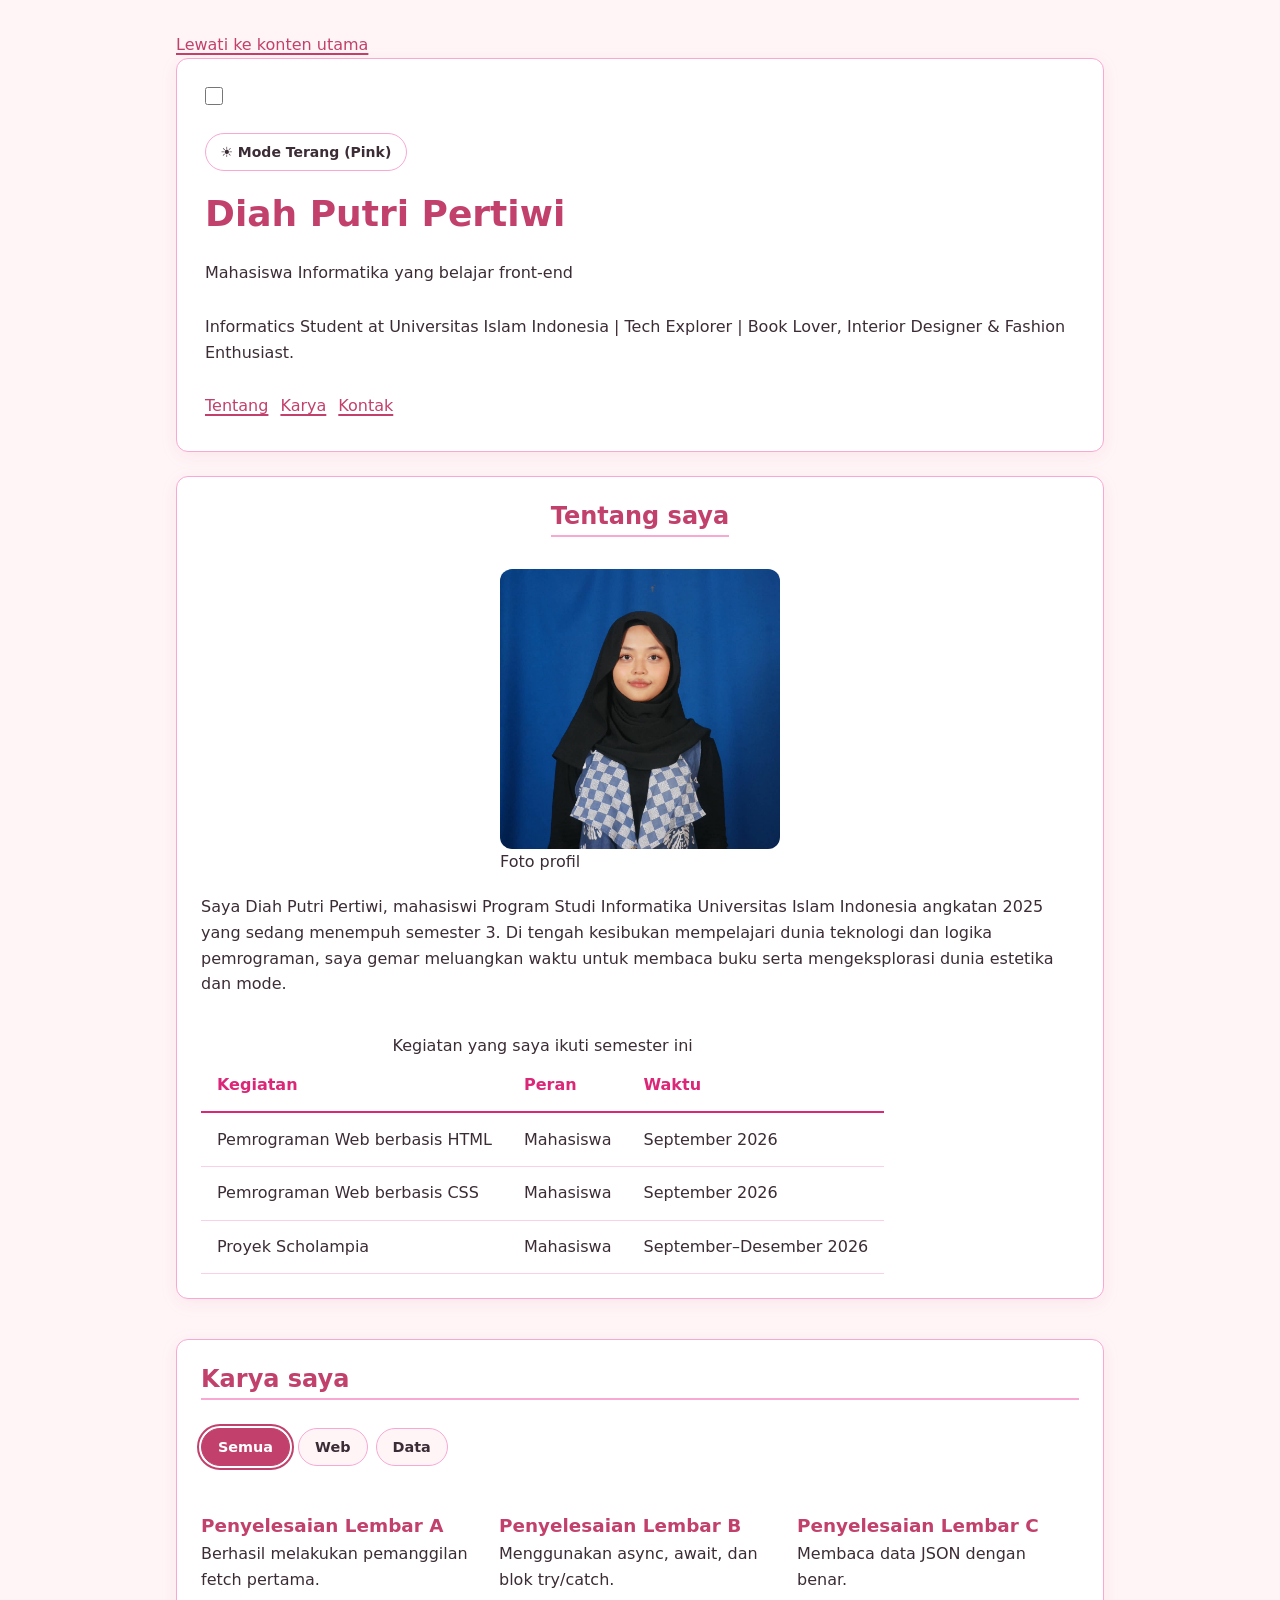
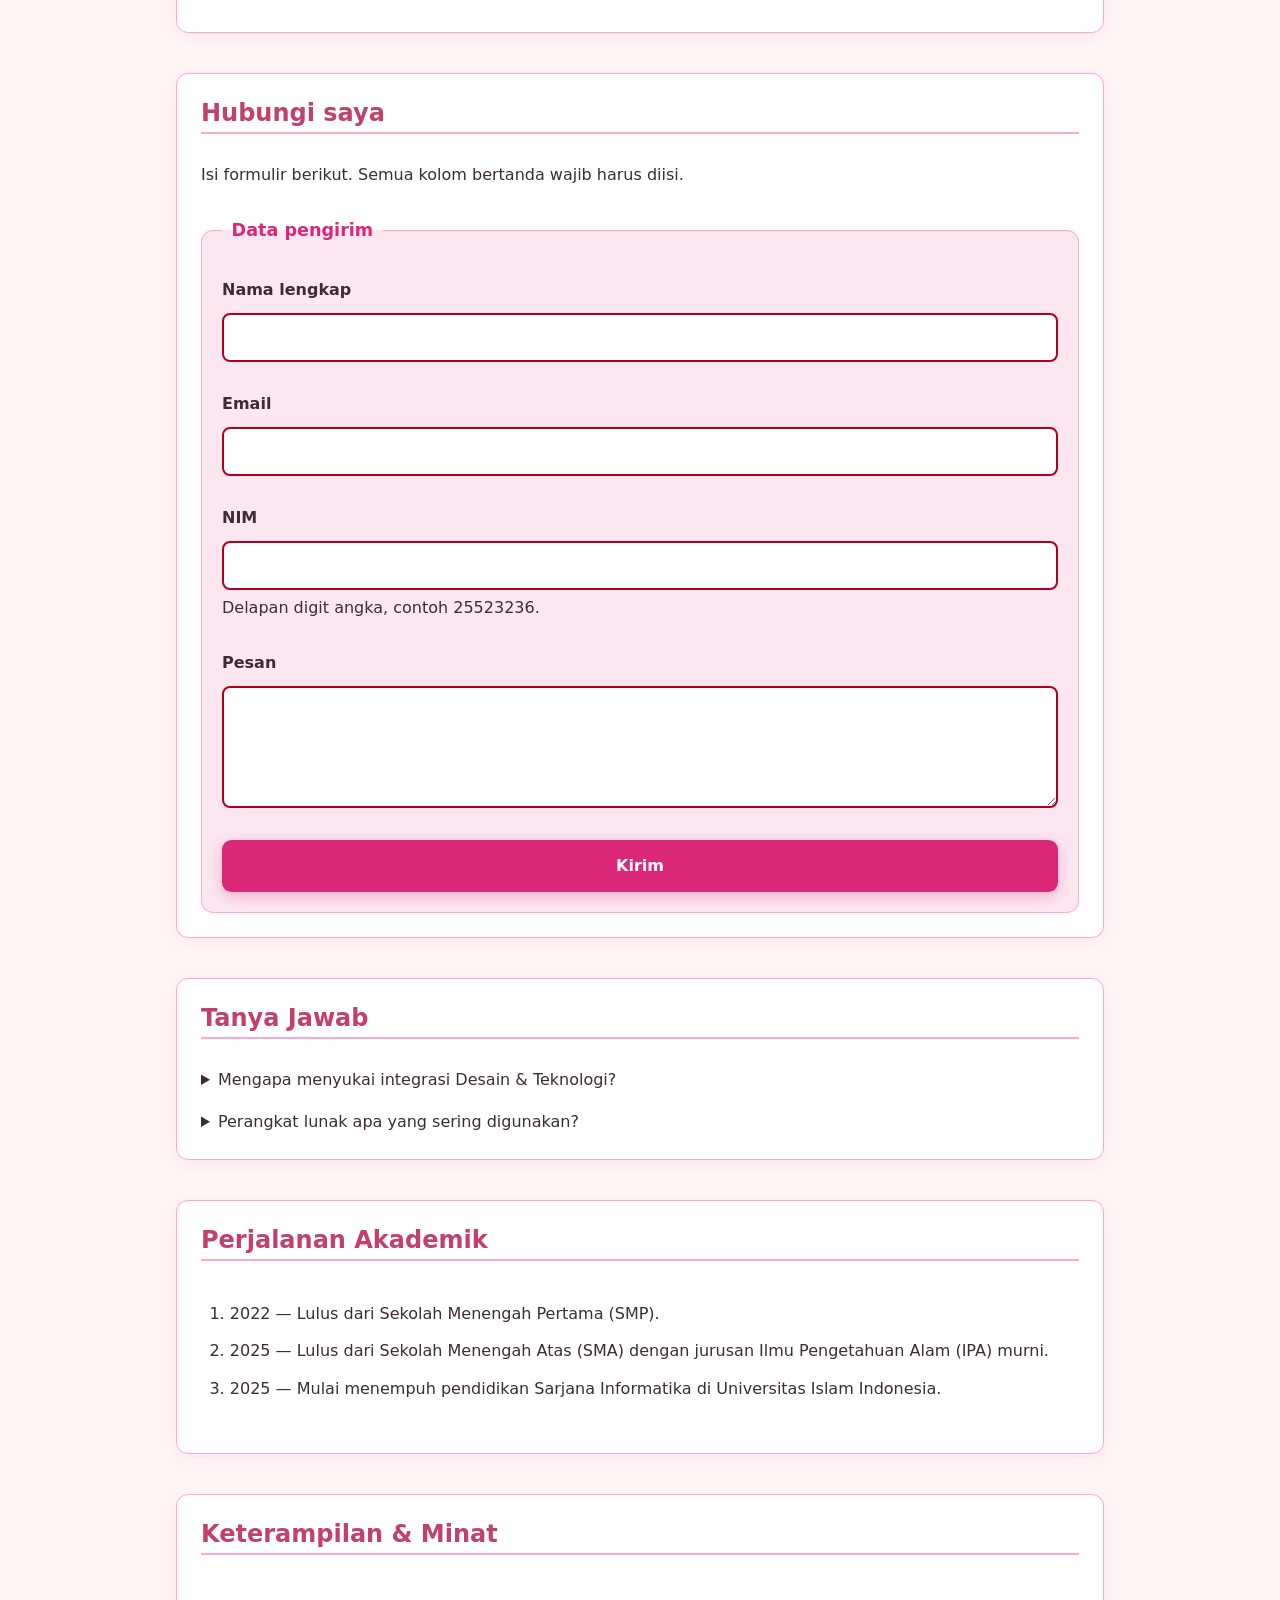
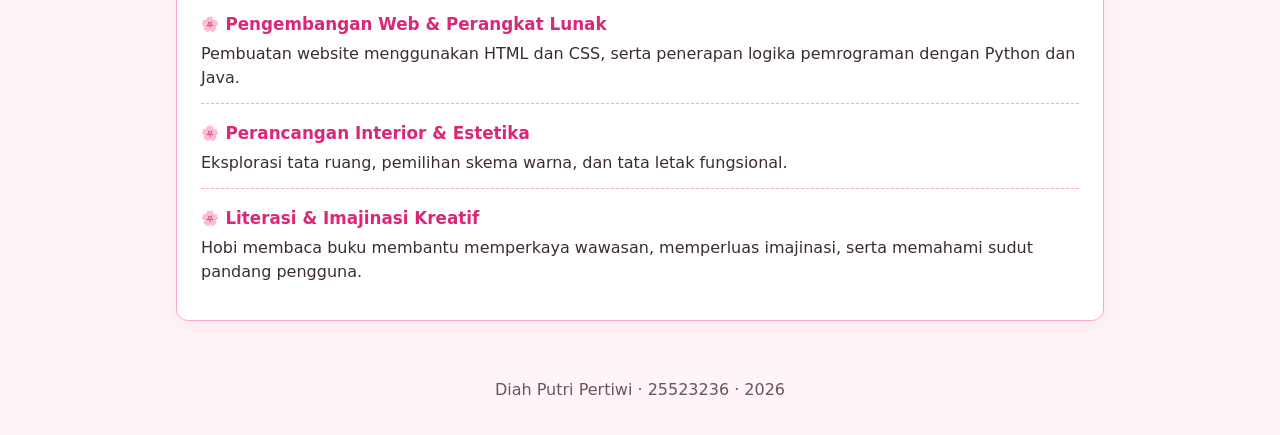
==== worksheet-p11/worksheet-p11/profil.html @ c704d127 "P11 - periksa bahan, gambar rencana" ====
<!DOCTYPE html>
<html lang="id">
<head>
  <meta charset="utf-8">
  <meta name="viewport" content="width=device-width, initial-scale=1.0">
  <meta name="color-scheme" content="light dark">

  <title>Profil Diah Putri Pertiwi — PABW 2026/2027</title>
  <meta
    name="description"
    content="Halaman profil Diah Putri Pertiwi, mahasiswa Informatika Universitas Islam Indonesia."
  >

  <link rel="stylesheet" href="css/tokens.css">
  <link rel="stylesheet" href="css/base.css">
  <link rel="stylesheet" href="css/layout.css">
  <link rel="stylesheet" href="css/komponen.css">
  <link rel="stylesheet" href="css/tema.css">
  <link rel="stylesheet" href="css/responsif.css">
</head>

<body>

  <a class="lewati" href="#utama">
    Lewati ke konten utama
  </a>

  <header class="kepala">

    <input
      type="checkbox"
      id="tema"
      class="pengalih-tema"
    >

    <label for="tema" class="tombol-tema"></label>

    <h1 id="nama-profil"></h1>
    <p id="peran-profil"></p>
    <p
      id="tagline-profil"
      class="tagline"
    ></p>

    <nav aria-label="Navigasi utama">
      <ul>
        <li>
          <a href="#tentang">Tentang</a>
        </li>
        <li>
          <a href="#karya">Karya</a>
        </li>
        <li>
          <a href="#kontak">Kontak</a>
        </li>
      </ul>
    </nav>

  </header>


  <main id="utama">
    <section id="tentang">

      <h2>Tentang saya</h2>

      <figure class="foto">

        <img
          src="media/foto-profil.jpeg"
          alt="Foto profil Diah Putri Pertiwi."
          width="480"
          height="300"
          loading="lazy"
        >

        <figcaption>
          Foto profil
        </figcaption>

      </figure>

      <p id="bio-profil"></p>


      <table>

        <caption>
          Kegiatan yang saya ikuti semester ini
        </caption>

        <thead>
          <tr>
            <th scope="col">Kegiatan</th>
            <th scope="col">Peran</th>
            <th scope="col">Waktu</th>
          </tr>
        </thead>

        <tbody id="daftar-kegiatan">

        </tbody>

      </table>

    </section>


    
    <section id="karya">
      <h2>Karya saya</h2>
      <div id="filter">
        <button data-kategori="semua" class="aktif">Semua</button>
        <button data-kategori="web">Web</button>
        <button data-kategori="data">Data</button>
      </div>
      <ul id="daftar"></ul>
      <p id="pesan-kosong" hidden>Tidak ada proyek pada kategori itu.</p>
    </section>


    <section id="kontak">

      <h2>Hubungi saya</h2>

      <p>
        Isi formulir berikut.
        Semua kolom bertanda wajib harus diisi.
      </p>

      <form novalidate>
        
        <fieldset>

          <legend>Data pengirim</legend>

          <p>
            <label for="nama">
              Nama lengkap
            </label>

            <input
              id="nama"
              name="nama"
              type="text"
              autocomplete="name"
              required
            >
          <span class="pesan-galat">Isian ini wajib diisi.</span>
          </p>


          <p>
            <label for="email">
              Email
            </label>

            <input
              id="email"
              name="email"
              type="email"
              autocomplete="email"
              required
            >
          <span class="pesan-galat">Isian ini wajib diisi dengan format email yang sah.</span>
          </p>


          <p>
            <label for="nim">
              NIM
            </label>

            <input
              id="nim"
              name="nim"
              type="text"
              inputmode="numeric"
              pattern="[0-9]{8}"
              aria-describedby="nim-bantuan"
              required
            >

            <span id="nim-bantuan">
              Delapan digit angka, contoh 25523236.
            </span>
            <span class="pesan-galat">NIM harus tepat 8 digit angka.</span>
          </p>


          <p>
            <label for="pesan">
              Pesan
            </label>

            <textarea
              id="pesan"
              name="pesan"
              rows="4"
              required
            ></textarea>
            <span class="pesan-galat">Isian ini wajib diisi.</span>
          </p>


          <button type="submit">
            Kirim
          </button>

        </fieldset>

      </form>

    </section>

    <section id="tanya-jawab">

      <h2>Tanya Jawab</h2>

      <details>

        <summary>
          Mengapa menyukai integrasi Desain & Teknologi?
        </summary>

        <p>
          Karena perpaduan logika pemrograman dan estetika
          desain antarmuka menciptakan pengalaman pengguna
          yang tidak hanya fungsional tetapi juga nyaman dipandang.
        </p>

      </details>


      <details>

        <summary>
          Perangkat lunak apa yang sering digunakan?
        </summary>

        <p>
          VS Code, Chrome DevTools, Figma untuk desain antarmuka,
          serta tools perancangan tata ruang 3D.
        </p>

      </details>

    </section>

    <section id="perjalanan">

      <h2>Perjalanan Akademik</h2>

      <ol
        id="lini-masa"
        class="lini"
      >

      </ol>

    </section>

    <section id="keterampilan">

      <h2>Keterampilan & Minat</h2>

      <dl
        id="daftar-keterampilan"
        class="keterampilan"
      >

      </dl>

    </section>

  </main>


  <footer class="kaki">

    <p>
      Diah Putri Pertiwi · 25523236 ·
      <time datetime="2026">2026</time>
    </p>

  </footer>
  <script type="module" src="js/app.js"></script>
  <script type="module" src="js/dom.js"></script>

</body>
</html>
---- worksheet-p11/worksheet-p11/css/tokens.css ----
:root {
  --clr-sakura-primary: #C2416C;
  --clr-sakura-light: #FFF5F7;
  --clr-sakura-accent: #FCE7F0;
  --clr-sakura-border: #F9A8D4;
  --clr-neutral-900: #0F172A;
  --clr-neutral-800: #1E293B;
  --clr-pink-400: #F472B6;
  --clr-white: #FFFFFF;
  --clr-text-main: #3B2C35;
  --clr-text-sub: #6B5361;
  --clr-danger: #B00020;

  --font-utama: system-ui, -apple-system, BlinkMacSystemFont, "Segoe UI", Roboto, sans-serif;
  --fs-sm: 0.875rem;
  --fs-base: 1rem;
  --fs-lg: 1.5rem;
  --fs-xl: 2.25rem;

  --radius-std: 0.75rem;
  --radius-full: 9999px;
  --shadow-soft: 0 4px 18px rgba(194, 65, 108, 0.08);

  --bg-halaman: var(--clr-sakura-light);
  --bg-kartu: var(--clr-white);
  --bg-aksen: var(--clr-sakura-accent);
  --teks-utama: var(--clr-text-main);
  --teks-sekunder: var(--clr-text-sub);
  --teks-judul: var(--clr-sakura-primary);
  --teks-pautan: var(--clr-sakura-primary);
  --bingkai: var(--clr-sakura-border);
  --fokus-ring: var(--clr-sakura-primary);
  --warna-bahaya: var(--clr-danger);

  --space-4: 1rem;
}
---- worksheet-p11/worksheet-p11/css/base.css ----
*, *::before, *::after {
  box-sizing: border-box;
  margin: 0;
  padding: 0;
}

body {
  font-family: var(--font-utama);
  font-size: var(--fs-base);
  line-height: 1.6;
  background-color: var(--bg-halaman);
  color: var(--teks-utama);
  padding: 2rem 1rem;
  transition: background-color 0.3s ease, color 0.3s ease;
}

h1, h2, h3 {
  color: var(--teks-judul);
  line-height: 1.25;
  font-weight: 700;
}

h1 { font-size: var(--fs-xl); margin-bottom: 0.5rem; }
h2 { font-size: var(--fs-lg); margin-bottom: 0.75rem; border-bottom: 2px solid var(--bingkai); padding-bottom: 0.25rem; }
h3 { font-size: 1.15rem; margin-bottom: 0.25rem; }

p { margin-bottom: 0.75rem; }
p:last-child { margin-bottom: 0; }

a {
  color: var(--teks-pautan);
  text-decoration-thickness: 2px;
  text-underline-offset: 3px;
  transition: color 0.2s ease, opacity 0.2s ease;
}
a:hover { opacity: 0.8; }

:focus-visible {
  outline: 3px solid var(--fokus-ring);
  outline-offset: 3px;
  border-radius: 0.25rem;
}

img, picture {
  max-width: 100%;
  height: auto;
  display: block;
}

input, textarea, button { font: inherit; color: inherit; }

ul, ol { padding-left: 1.5rem; margin-bottom: 1rem; }
li { margin-bottom: 0.25rem; }
---- worksheet-p11/worksheet-p11/css/layout.css ----
body {
  max-width: 60rem;
  margin-inline: auto;
  display: grid;
  grid-template-rows: auto 1fr auto; 
}
.kepala, section {
  background-color: var(--bg-kartu);
  padding: 1.5rem;
  border-radius: var(--radius-std);
  border: 1px solid var(--bingkai);
  box-shadow: var(--shadow-soft);
  display: flex;
  flex-direction: column;
  gap: 1rem;
  margin-bottom: 1.5rem;
}

.kepala {
  padding: 1.75rem;
}

.kepala nav ul {
  display: flex;
  flex-wrap: wrap;
  gap: 0.75rem;
  align-items: center;
  list-style: none;
  padding: 0;
  margin: 0;
}

#tentang {
  align-items: center;
  gap: 1.25rem;
}

#tentang .foto {
  width: 100%;
  max-width: 280px;
  margin: 0 auto;
}

#tentang p {
  width: 100%;
  margin: 0;
  text-align: left;
}

.foto img {
  width: 100%;
  aspect-ratio: 1 / 1;
  object-fit: cover;
  border-radius: var(--radius-std);
}
form fieldset {
  display: flex;
  flex-direction: column;
  gap: 1rem;
  padding: 1.25rem;
  border: 1px solid var(--bingkai);
  border-radius: var(--radius-std);
  background-color: var(--bg-aksen);
}

form p {
  display: flex;
  flex-direction: column;
  gap: 0.35rem;
  margin: 0;
}

.kaki {
  margin-top: 2rem;
  text-align: center;
  font-size: var(--fs-sm);
  color: var(--teks-sekunder);
}
---- worksheet-p11/worksheet-p11/css/komponen.css ----
input:focus-visible, textarea:focus-visible, button:focus-visible {
  outline: 2px solid var(--fokus-ring);
  outline-offset: 2px;
}

input:user-invalid, textarea:user-invalid {
  border: 2px solid var(--warna-bahaya);
}

.pesan-galat {
  display: none;
  color: var(--warna-bahaya);
  font-size: var(--fs-sm);
  margin-top: 0.25rem;
}

p:has(input:user-invalid) .pesan-galat {
  display: block;
}

#karya ul, .karya ul { 
  display: grid;
  gap: 1rem;                           
  list-style: none;                    
  padding-left: 0;
  margin-top: 1rem;
}

#karya li, .karya li { 
  display: flex;
  flex-direction: column;
  justify-content: space-between;    
  padding: 1.25rem;
  border: 1px solid var(--bingkai);
  border-radius: var(--radius-std);
  background-color: var(--bg-aksen);
  margin-bottom: 0;                    
  line-height: 1.5;
}

#lini-masa ol, .lini { padding-left: 1.8rem; margin-top: 0.75rem; }
#lini-masa li, .lini li { margin-bottom: 0.75rem; line-height: 1.6; }

table, .tabel-kegiatan {
  width: 100%;
  border-collapse: collapse;
  margin-top: 1rem;
}

th, td {
  padding: 0.85rem 1rem;
  text-align: left;
  vertical-align: middle;
}

thead th, thead td, table > tr:first-child th {
  color: #db2777;
  font-weight: 700;
  border-bottom: 2px solid #db2777;
}

tbody tr th, tbody tr td, 
table > tr:not(:first-child) th, table > tr:not(:first-child) td {
  color: var(--teks-utama);
  font-weight: 400;
  border-bottom: 1px solid #fbcfe8;
}

dl { margin-top: 0.75rem; }
dt {
  font-weight: 700;
  color: #db2777;
  font-size: 1.05rem;
  margin-top: 1rem;
  display: flex;
  align-items: center;
  gap: 0.4rem;
}
dt::before { content: "🌸"; font-size: 0.9rem; }

dd {
  margin-left: 0;
  margin-top: 0.25rem;
  padding-bottom: 0.8rem;
  border-bottom: 1px dashed #f9a8d4;
  color: var(--teks-utama);
  line-height: 1.5;
}
dd:last-of-type { border-bottom: none; }

fieldset {
  border: 2px solid #f9a8d4;
  border-radius: 0.8rem;
  padding: 1.25rem;
  background-color: #fff5f7;
}

legend { font-weight: 700; color: #db2777; padding: 0 0.6rem; font-size: 1.1rem; }
label { display: block; font-weight: 600; color: var(--teks-utama); margin: 0.8rem 0 0.3rem; }

input[type="text"], input[type="email"], textarea {
  background-color: #ffffff;
  color: #2d1a24;
  border: 1.5px solid #f9a8d4;
  border-radius: 0.5rem;
  padding: 0.65rem 0.85rem;
  width: 100%;
  box-sizing: border-box;
  font-size: 0.95rem;
}

input:focus, textarea:focus {
  outline: none;
  border-color: #db2777;
  box-shadow: 0 0 0 3px rgba(219, 39, 119, 0.15);
}

:root:has(#tema:checked) thead th,
:root:has(#tema:checked) table > tr:first-child th {
  color: #f472b6 !important;
  border-bottom-color: #f472b6 !important;
}

:root:has(#tema:checked) tbody tr th,
:root:has(#tema:checked) tbody tr td,
:root:has(#tema:checked) table > tr:not(:first-child) th,
:root:has(#tema:checked) table > tr:not(:first-child) td {
  color: #f1f5f9 !important;
  border-bottom: 1px solid #334155 !important;
}

:root:has(#tema:checked) tbody tr *,
:root:has(#tema:checked) table > tr:not(:first-child) * {
  color: inherit !important;
  font-weight: inherit !important;
}

:root:has(#tema:checked) fieldset { background-color: #1e293b; border-color: #334155; }
:root:has(#tema:checked) legend, :root:has(#tema:checked) dt { color: #f472b6; }
:root:has(#tema:checked) label { color: #f1f5f9; }
:root:has(#tema:checked) dd { border-bottom-color: #334155; color: #cbd5e1; }

#karya li, .karya li {
  min-width: 0;                
  overflow-wrap: anywhere;     
}

h1, h2, h3, p, a, dt, dd {
  overflow-wrap: anywhere;
}


#filter {
  display: flex;
  gap: 0.5rem;
  margin-bottom: 1rem;
}

#filter button {
  background-color: var(--bg-halaman);
  color: var(--teks-utama);
  border: 1px solid var(--bingkai);
  padding: 0.4rem 1rem;
  border-radius: 2rem;
  font-size: 0.9rem;
  font-weight: 600;
  cursor: pointer;
  transition: all 0.2s ease;
}

#filter button:hover {
  background-color: var(--bg-aksen);
}

#filter button.aktif {
  background-color: var(--clr-sakura-primary);
  color: white;
  border-color: var(--clr-sakura-primary);
  outline: 2px solid var(--clr-sakura-primary);
  outline-offset: 2px;
}
input[aria-invalid="true"], textarea[aria-invalid="true"] {
  border: 2px solid var(--warna-bahaya) !important;
}
input:-webkit-autofill,
textarea:-webkit-autofill {
  -webkit-box-shadow: 0 0 0 1000px #ffffff inset !important;
  -webkit-text-fill-color: var(--teks-utama) !important;
}
---- worksheet-p11/worksheet-p11/css/tema.css ----
:root:has(#tema:checked) {
  --bg-halaman: #0F172A;
  --bg-kartu: #1E293B;
  --teks-utama: #F1F5F9;
  --teks-judul: #F472B6;
  --teks-pautan: #F472B6;
  --bingkai: #334155;
  --bg-aksen: #334155;
}
.pengalih-tema {
  width: 18px;
  height: 18px;
  cursor: pointer;
  accent-color: #DB2777;
}

.saklar-pojok, .tombol-tema, .label-saklar {
  display: inline-flex !important;
  align-items: center;
  width: fit-content !important;
  max-width: max-content !important;
  white-space: nowrap;
}

.tombol-tema {
  gap: 0.5rem;
  padding: 0.4rem 0.9rem;
  border: 1.5px solid var(--bingkai);
  border-radius: 2rem;
  background-color: var(--bg-kartu);
  color: var(--teks-utama);
  font-size: 0.875rem;
  font-weight: 600;
  cursor: pointer;
  user-select: none;
  transition: all 0.2s ease-in-out;
}

.tombol-tema::after { content: "☀️ Mode Terang (Pink)"; }

:root:has(#tema:checked) .tombol-tema {
  background-color: #334155;
  border-color: #F472B6;
  color: #FFFFFF;
}
:root:has(#tema:checked) .tombol-tema::after { content: "🌙 Mode Gelap (Dongker)"; }

:root:has(#tema:checked) .foto img {
  filter: brightness(0.85) contrast(1.05);
}

:root:has(#tema:checked) input[type="text"],
:root:has(#tema:checked) input[type="email"],
:root:has(#tema:checked) textarea {
  background-color: #0f172a !important;
  color: #f1f5f9 !important;
  border-color: #334155 !important;
}

:root:has(#tema:checked) input:focus,
:root:has(#tema:checked) textarea:focus {
  border-color: #f472b6 !important;
  box-shadow: 0 0 0 3px rgba(244, 114, 182, 0.25) !important;
}

button[type="submit"], input[type="submit"], .tombol-kirim {
  background-color: #db2777 !important;
  color: #ffffff !important;
  font-weight: 700 !important;
  font-size: 1rem;
  padding: 0.85rem 1.5rem;
  border: none !important;
  border-radius: 0.6rem;
  cursor: pointer;
  width: 100%;
  margin-top: 1rem;
  transition: all 0.2s ease-in-out;
  box-shadow: 0 4px 14px rgba(219, 39, 119, 0.3);
}

button[type="submit"]:hover, input[type="submit"]:hover, .tombol-kirim:hover {
  background-color: #be185d !important;
  transform: translateY(-2px);
  box-shadow: 0 6px 18px rgba(219, 39, 119, 0.4);
}

button[type="submit"]:active, input[type="submit"]:active, .tombol-kirim:active {
  transform: translateY(0);
}

:root:has(#tema:checked) button[type="submit"],
:root:has(#tema:checked) input[type="submit"],
:root:has(#tema:checked) .tombol-kirim {
  background-color: #f472b6 !important;
  color: #0f172a !important;
  box-shadow: 0 4px 14px rgba(244, 114, 182, 0.25);
}

:root:has(#tema:checked) button[type="submit"]:hover,
:root:has(#tema:checked) input[type="submit"]:hover,
:root:has(#tema:checked) .tombol-kirim:hover {
  background-color: #f687b3 !important;
  box-shadow: 0 6px 18px rgba(244, 114, 182, 0.4);
}
---- worksheet-p11/worksheet-p11/css/responsif.css ----
main {
    display: grid;
    grid-template-columns:1fr;
    gap:var(--space-4, 1.5rem);
}

.grid, #karya ul, .karya ul {
  display: grid;
  grid-template-columns: 1fr;
  gap: var(--space-4, 1.5rem);
}

img { 
  max-width: 100%; 
  height: auto; 
}

table { 
  display: block;
  width: 100%;
  overflow-x: auto;
  white-space: nowrap;
}
p { 
  font-size: 1rem; 
  line-height: 1.6; 
}

@media (min-width: 48rem) {
  .grid, #karya ul, .karya ul { 
    grid-template-columns: repeat(2, 1fr); 
  }
}

@media (min-width: 60rem) {
  .grid, #karya ul, .karya ul { 
    grid-template-columns: repeat(3, 1fr); 
  }
}
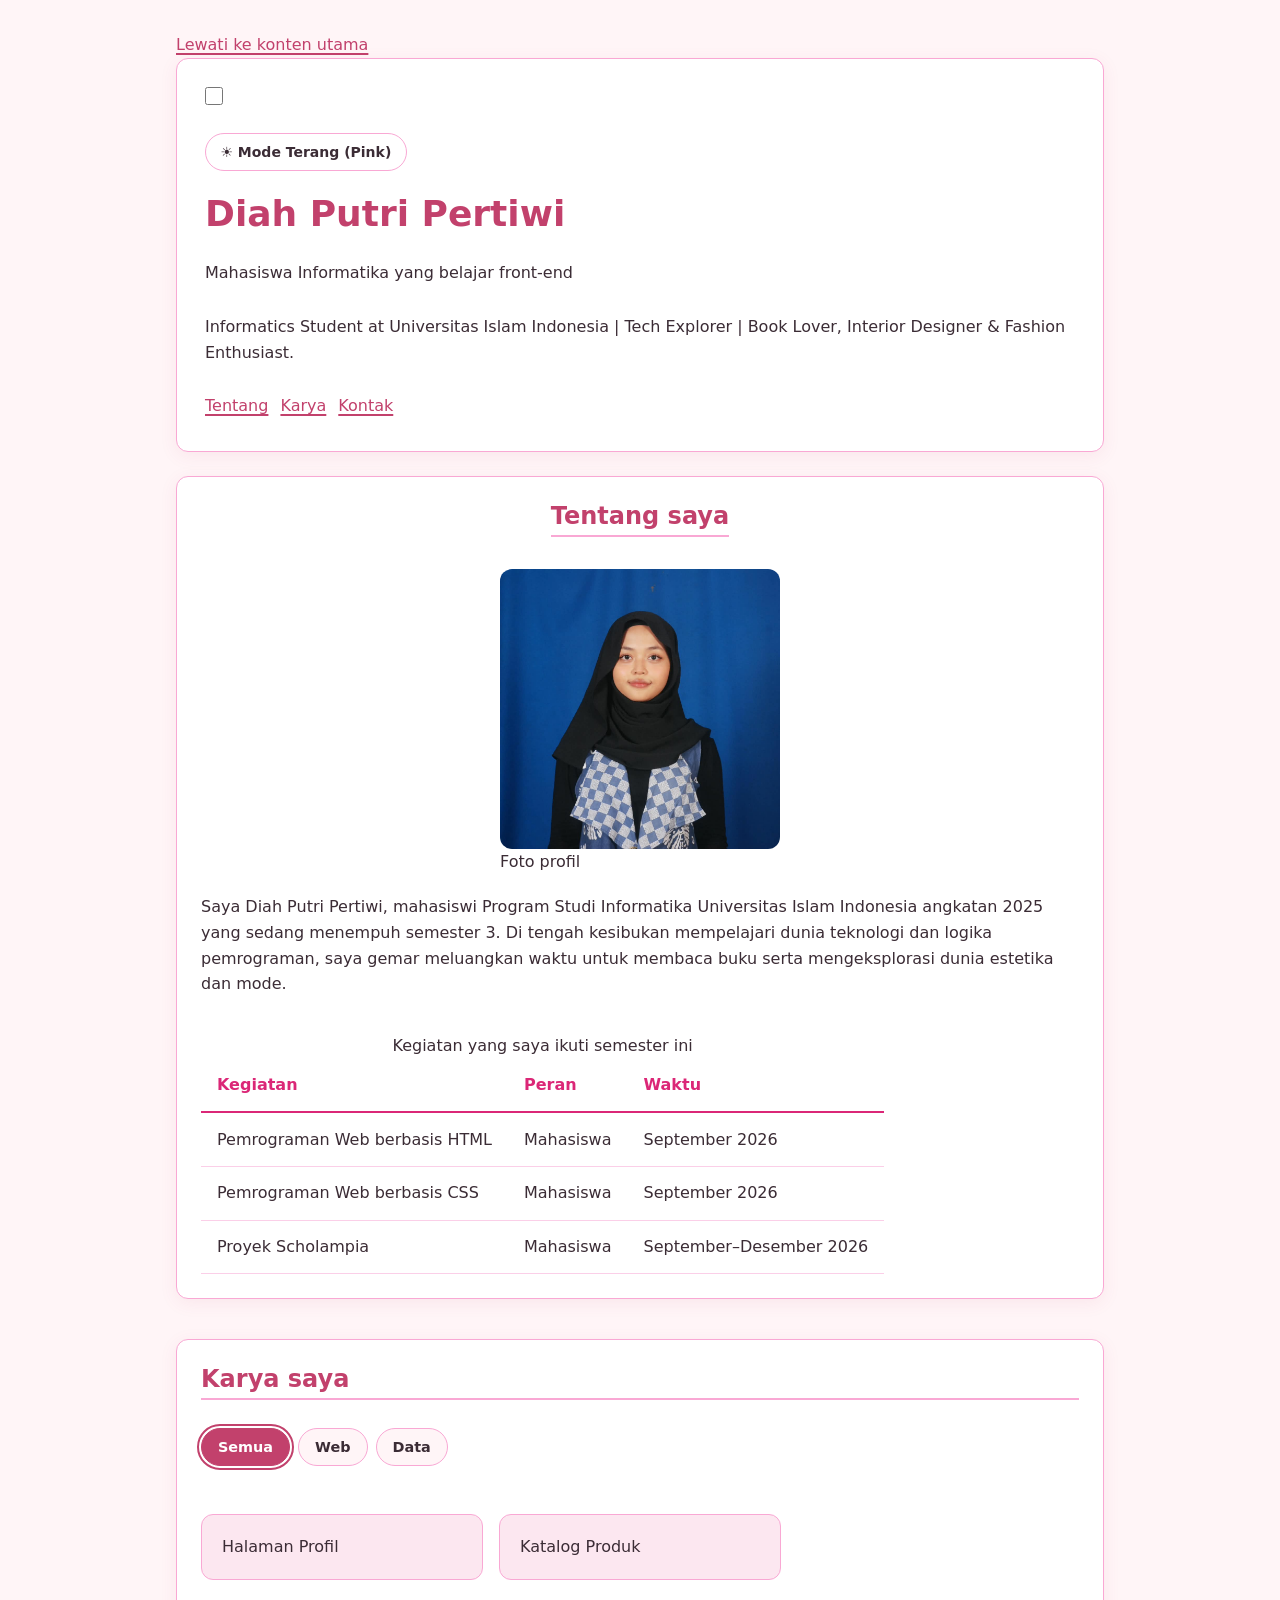
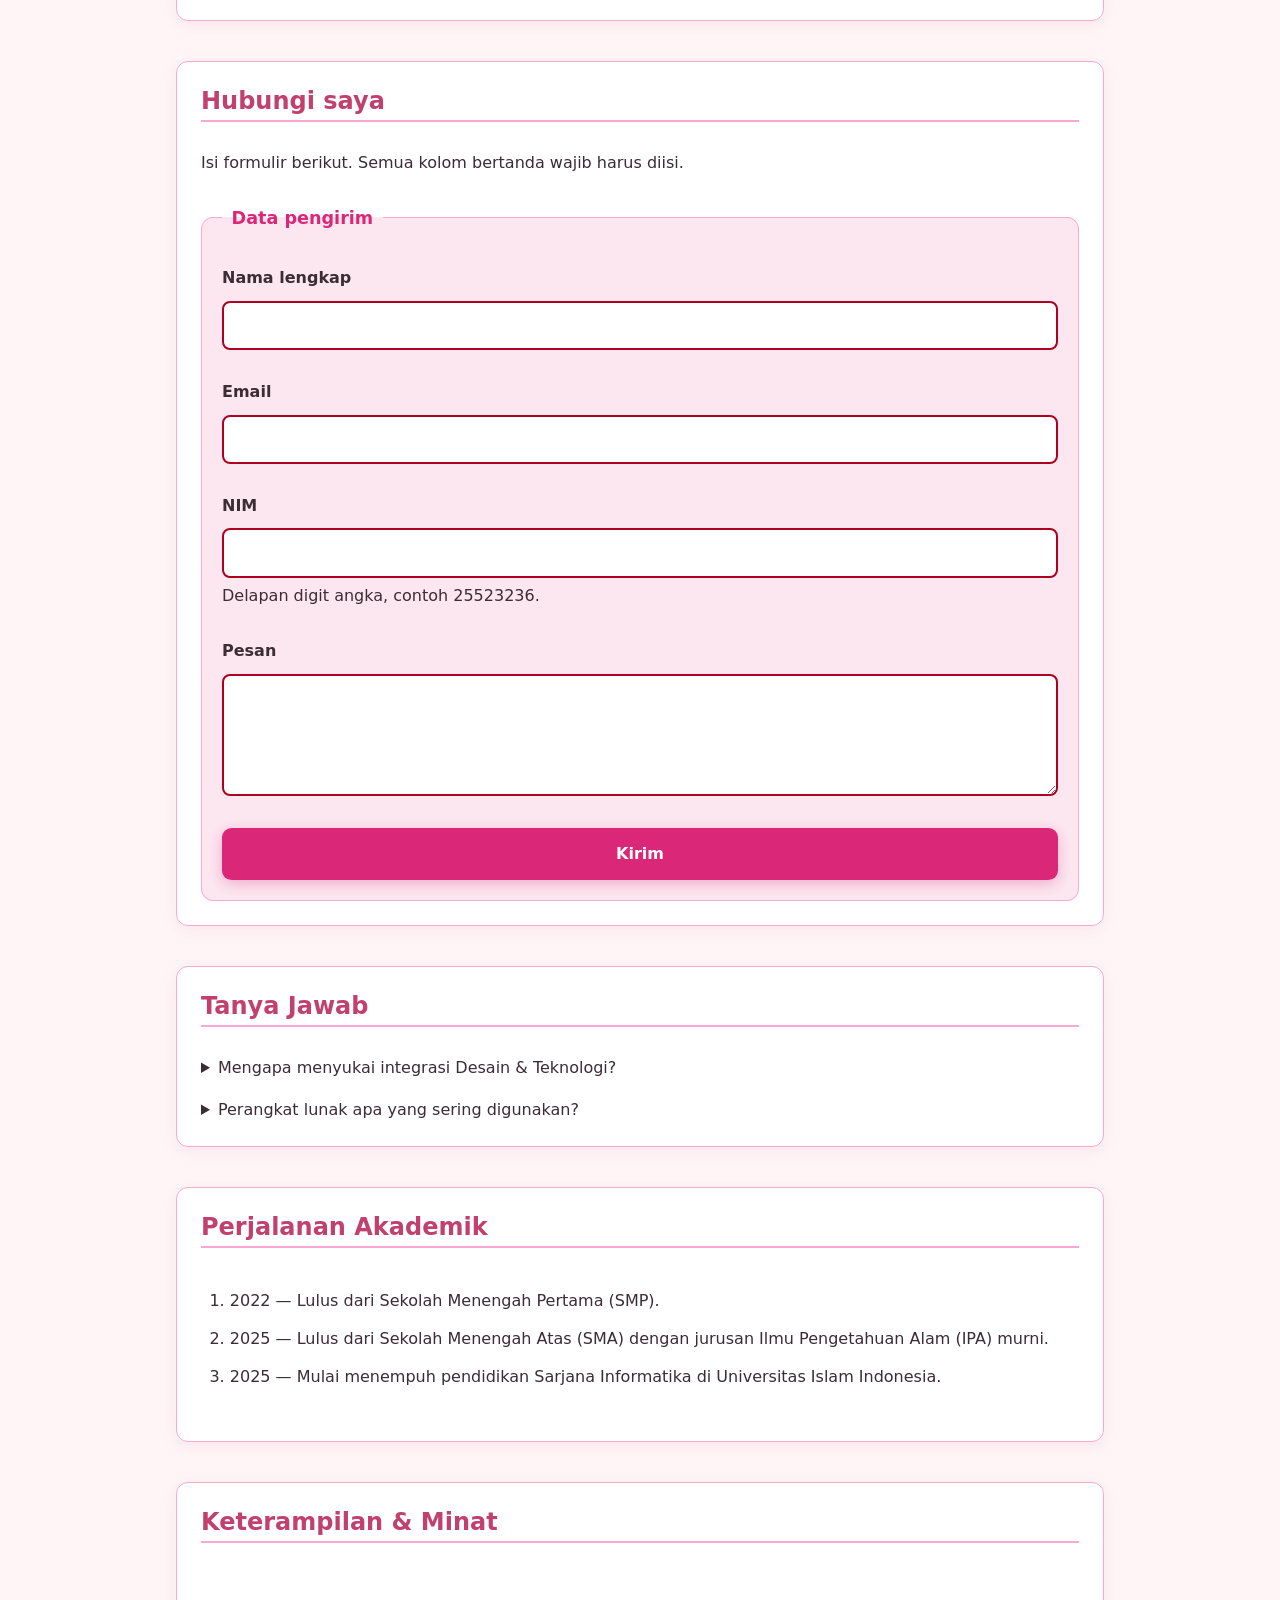
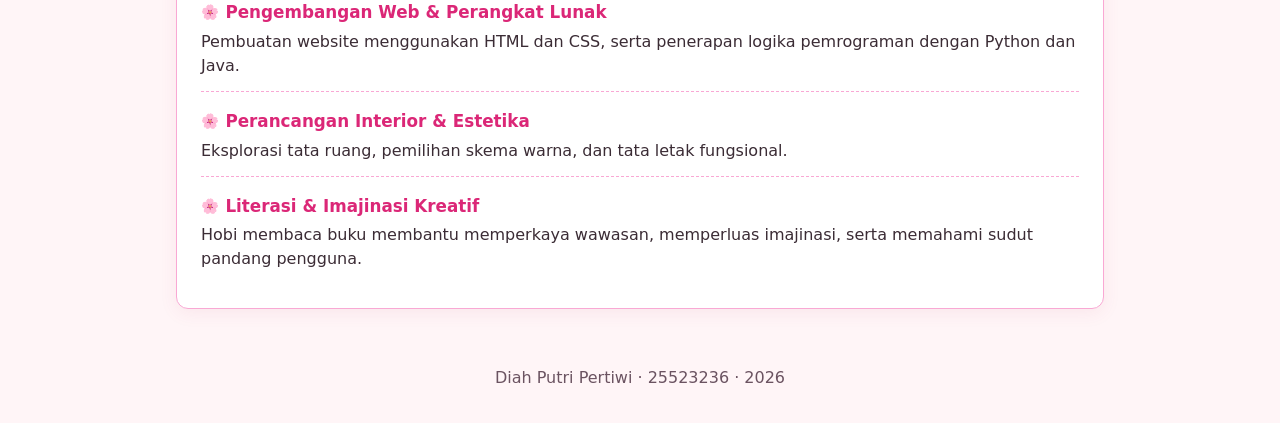
==== commit 08eba1fb: "P11 - lima modul berjalan" ====
--- a/worksheet-p11/worksheet-p11/profil.html
+++ b/worksheet-p11/worksheet-p11/profil.html
@@ -285,7 +285,7 @@
 
   </footer>
   <script type="module" src="js/app.js"></script>
-  <script type="module" src="js/dom.js"></script>
+
 
 </body>
 </html>
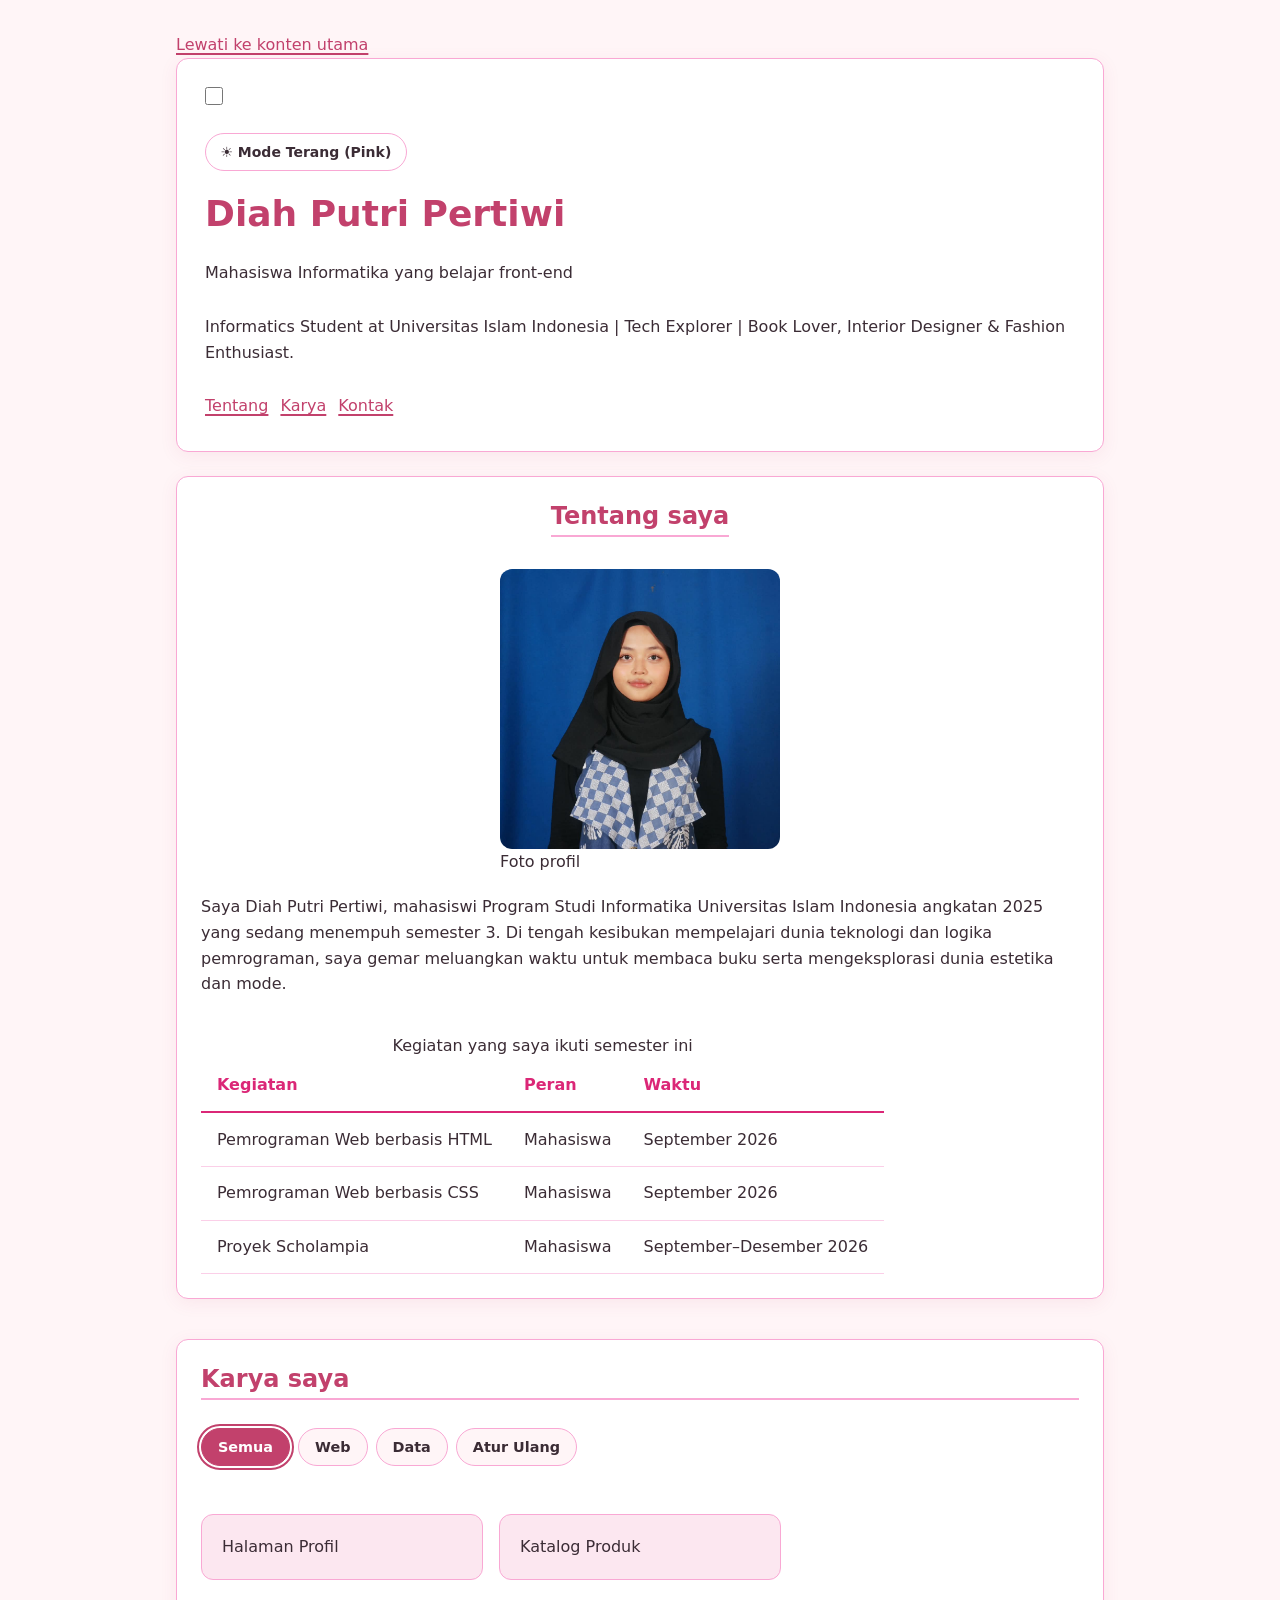
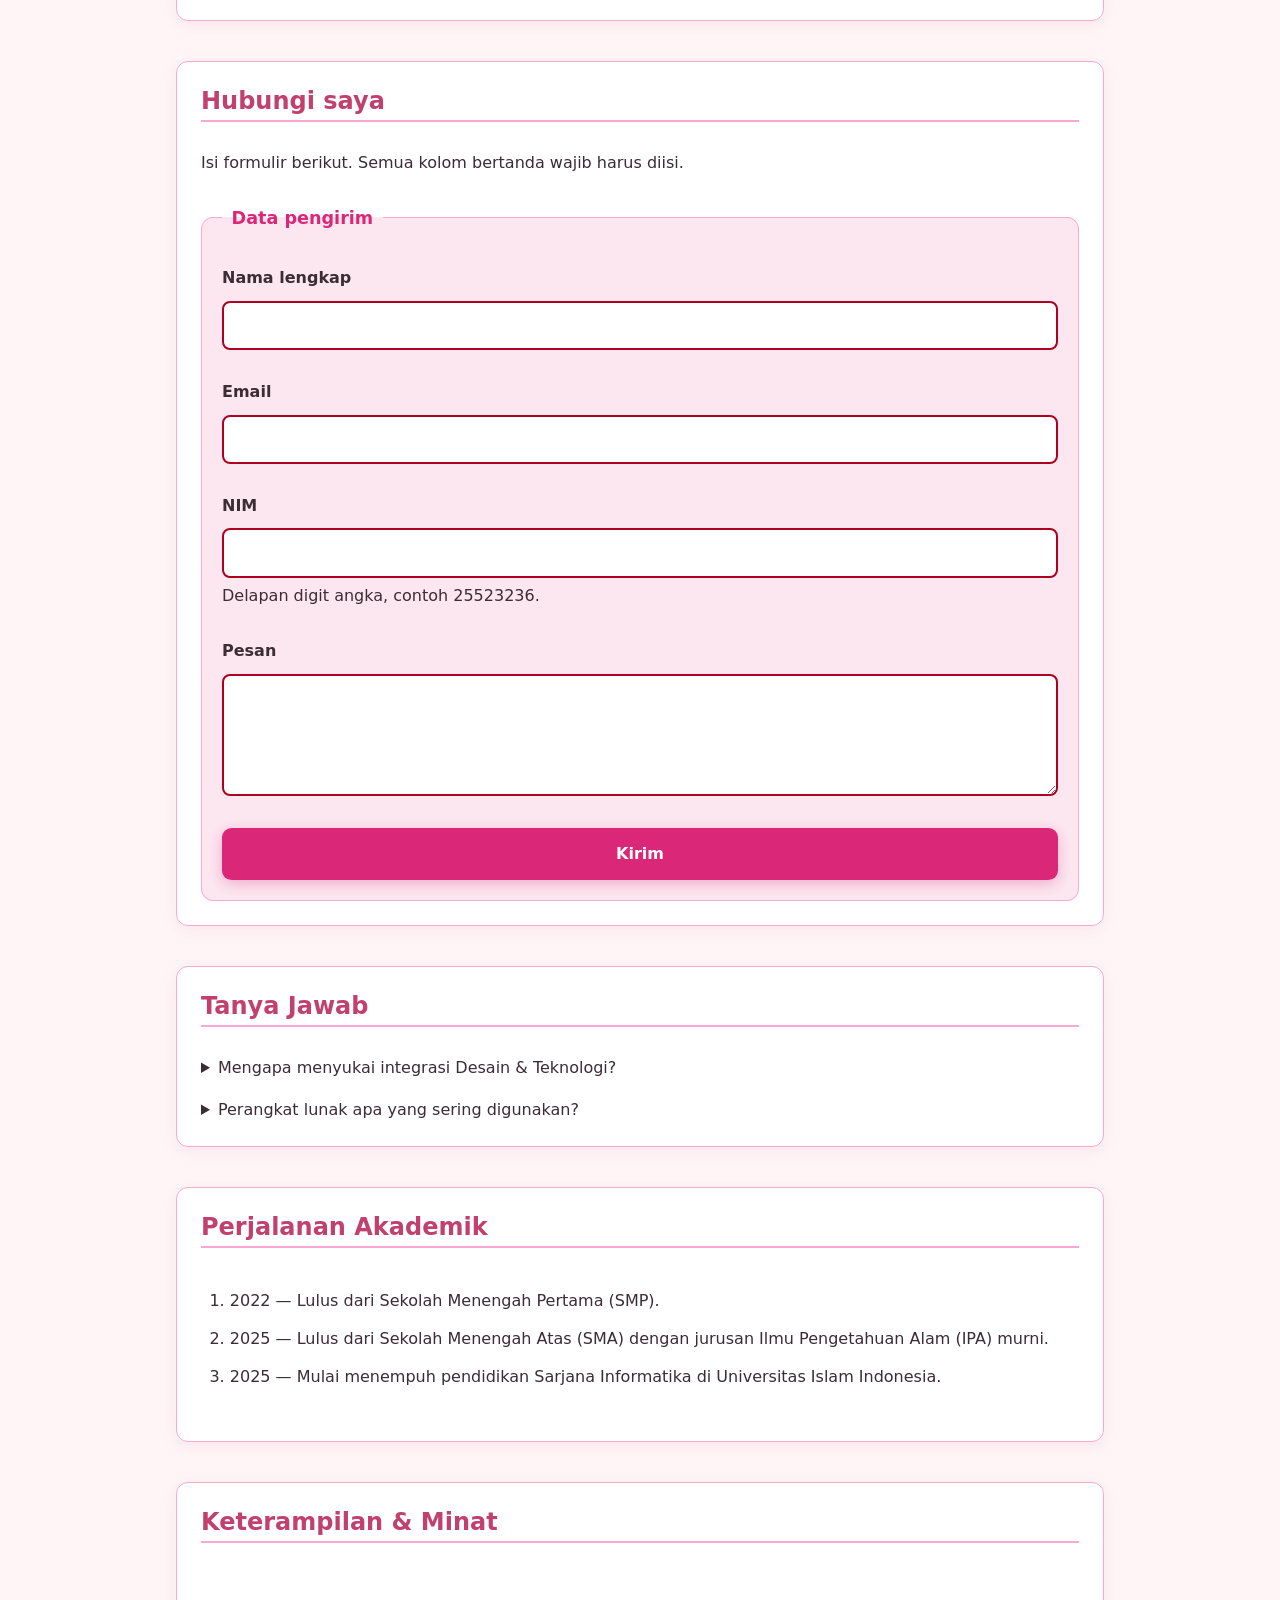
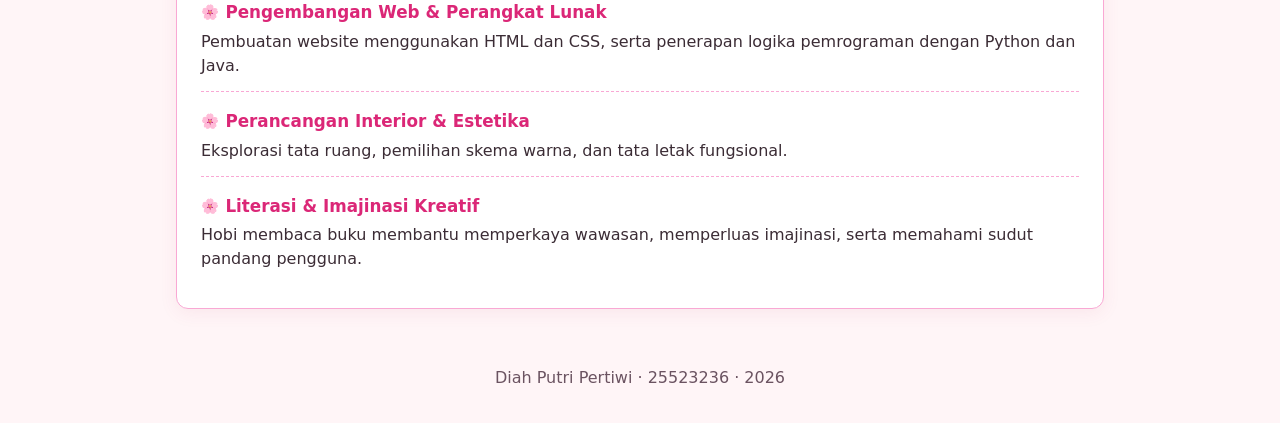
==== commit 10a648e3: "P11 - halaman mengingat" ====
--- a/worksheet-p11/worksheet-p11/profil.html
+++ b/worksheet-p11/worksheet-p11/profil.html
@@ -113,6 +113,7 @@
         <button data-kategori="semua" class="aktif">Semua</button>
         <button data-kategori="web">Web</button>
         <button data-kategori="data">Data</button>
+        <button id="tombol-reset" type="button">Atur Ulang</button>
       </div>
       <ul id="daftar"></ul>
       <p id="pesan-kosong" hidden>Tidak ada proyek pada kategori itu.</p>
